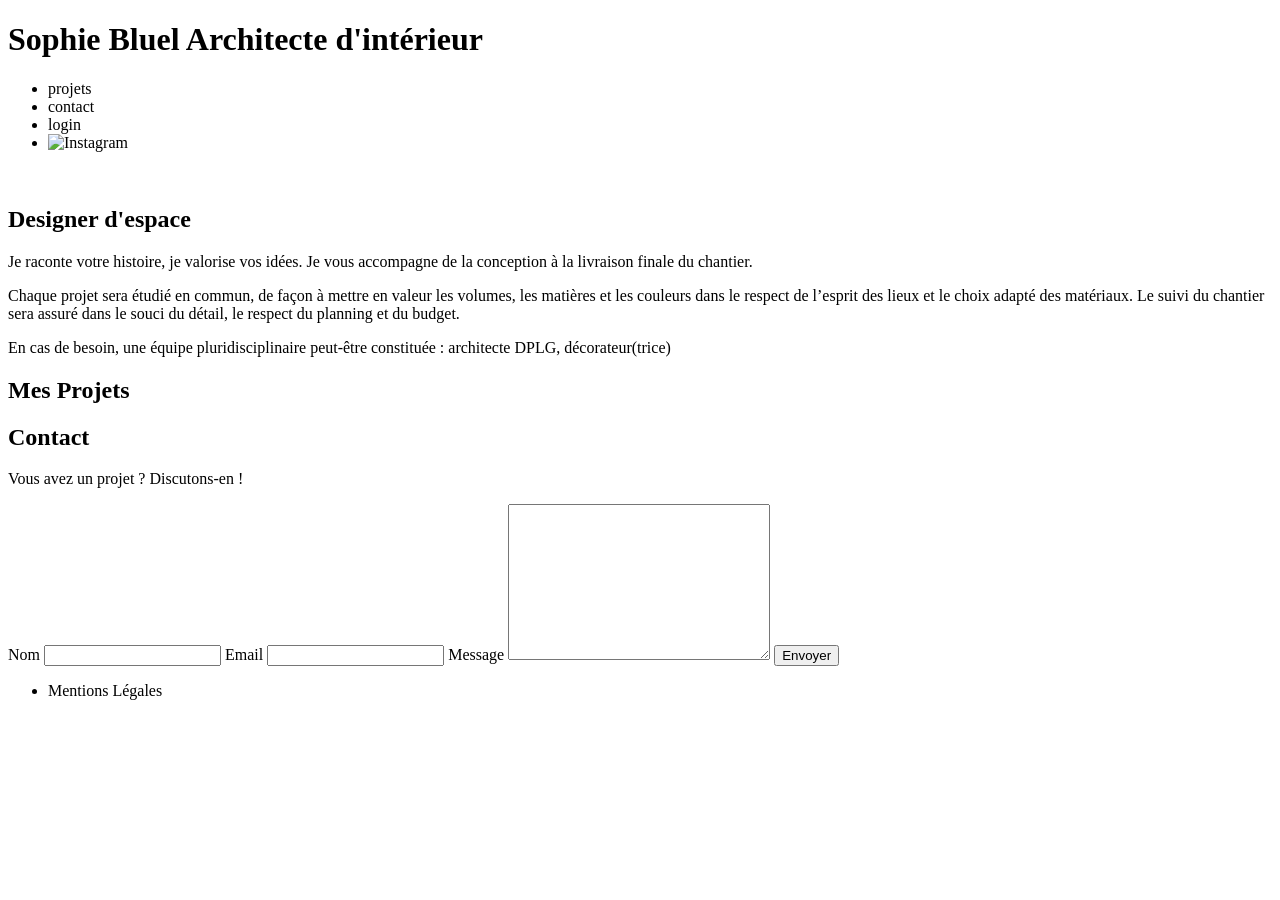
==== FrontEnd/index.html @ 15c91ca6 "Ajout fichier script.js + Ajout fonction récupération travaux depuis back-end (suppression du HTML)" ====
<!DOCTYPE html>
<html lang="fr">
<head>
	<meta charset="UTF-8">
	<title>Sophie Bluel - Architecte d'intérieur</title>
	<meta name="viewport" content="width=device-width, initial-scale=1.0">
	<link rel="preconnect" href="https://fonts.googleapis.com">
	<link rel="preconnect" href="https://fonts.gstatic.com" crossorigin>
	<link href="https://fonts.googleapis.com/css2?family=Syne:wght@700;800&family=Work+Sans&display=swap" rel="stylesheet">
	<meta name="description" content="">
	<link rel="stylesheet" href="./assets/style.css">
	<script type="module" src="assets/script.js" defer></script>
</head>
<body>
<header>
	<h1>Sophie Bluel <span>Architecte d'intérieur</span></h1>
	<nav>
		<ul>
			<li>projets</li>
			<li>contact</li>
			<li>login</li>
			<li><img src="./assets/icons/instagram.png" alt="Instagram"></li>
		</ul>
	</nav>
</header>
<main>
	<section id="introduction">
		<figure>
			<img src="./assets/images/sophie-bluel.png" alt="">
		</figure>
		<article>
			<h2>Designer d'espace</h2>
			<p>Je raconte votre histoire, je valorise vos idées. Je vous accompagne de la conception à la livraison finale du chantier.</p>
			<p>Chaque projet sera étudié en commun, de façon à mettre en valeur les volumes, les matières et les couleurs dans le respect de l’esprit des lieux et le choix adapté des matériaux. Le suivi du chantier sera assuré dans le souci du détail, le respect du planning et du budget.</p>
			<p>En cas de besoin, une équipe pluridisciplinaire peut-être constituée : architecte DPLG, décorateur(trice)</p>
		</article>
	</section>
	<section id="portfolio">
		<h2>Mes Projets</h2>
		<div class="gallery">
		</div>
	</section>
	<section id="contact">
		<h2>Contact</h2>
		<p>Vous avez un projet ? Discutons-en !</p>
		<form action="#" method="post">
			<label for="name">Nom</label>
			<input type="text" name="name" id="name">
			<label for="email">Email</label>
			<input type="email" name="email" id="email">
			<label for="message">Message</label>
			<textarea name="message" id="message" cols="30" rows="10"></textarea>
			<input type="submit" value="Envoyer">
		</form>
	</section>
</main>

<footer>
	<nav>
		<ul>
			<li>Mentions Légales</li>
		</ul>
	</nav>
</footer>
</body>
</html>
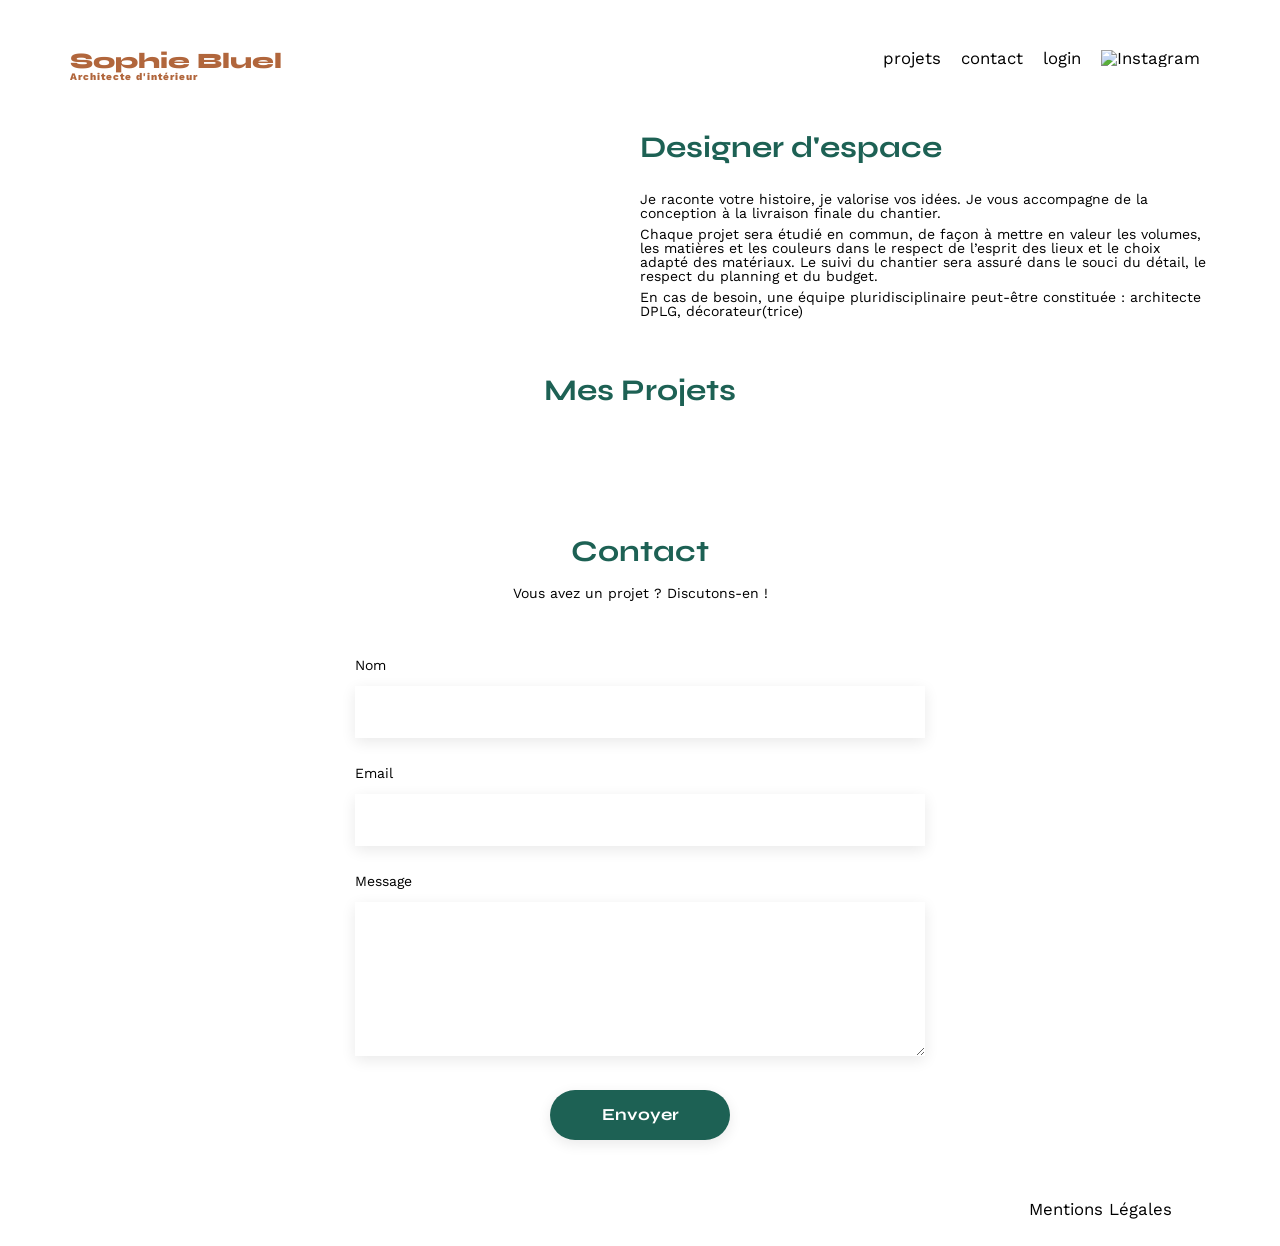
==== commit 49dd24e8: "Ajout fonction pour afficher boutons des filtres + Ajout div filters dans html + Définition styles d" ====
--- a/FrontEnd/index.html
+++ b/FrontEnd/index.html
@@ -37,6 +37,8 @@
 	</section>
 	<section id="portfolio">
 		<h2>Mes Projets</h2>
+		<div class="filters">
+		</div>
 		<div class="gallery">
 		</div>
 	</section>
--- a/FrontEnd/assets/style.css
+++ b/FrontEnd/assets/style.css
@@ -0,0 +1,214 @@
+/* http://meyerweb.com/eric/tools/css/reset/
+   v2.0 | 20110126
+   License: none (public domain)
+*/
+
+html, body, div, span, applet, object, iframe,
+h1, h2, h3, h4, h5, h6, p, blockquote, pre,
+a, abbr, acronym, address, big, cite, code,
+del, dfn, em, img, ins, kbd, q, s, samp,
+small, strike, strong, sub, sup, tt, var,
+b, u, i, center,
+dl, dt, dd, ol, ul, li,
+fieldset, form, label, legend,
+table, caption, tbody, tfoot, thead, tr, th, td,
+article, aside, canvas, details, embed,
+figure, figcaption, footer, header, hgroup,
+menu, nav, output, ruby, section, summary,
+time, mark, audio, video {
+	margin: 0;
+	padding: 0;
+	border: 0;
+	font-size: 100%;
+	font: inherit;
+	vertical-align: baseline;
+}
+/* HTML5 display-role reset for older browsers */
+article, aside, details, figcaption, figure,
+footer, header, hgroup, menu, nav, section {
+	display: block;
+}
+body {
+	line-height: 1;
+}
+ol, ul {
+	list-style: none;
+}
+blockquote, q {
+	quotes: none;
+}
+blockquote:before, blockquote:after,
+q:before, q:after {
+	content: '';
+	content: none;
+}
+table {
+	border-collapse: collapse;
+	border-spacing: 0;
+}
+/** end reset css**/
+body {
+	max-width: 1140px;
+	margin:auto;
+	font-family: 'Work Sans' ;
+	font-size: 14px;
+}
+header {
+	display: flex;
+	justify-content: space-between;
+	margin: 50px 0
+}
+section {
+	margin: 50px 0
+}
+
+h1{
+	display: flex;
+	flex-direction: column;
+	font-family: 'Syne';
+	font-size: 22px;
+	font-weight: 800;
+	color: #B1663C
+}
+
+h1 > span {
+	font-family: 'Work Sans';
+	font-size:10px;
+	letter-spacing: 0.1em;
+;
+}
+
+h2{
+	font-family: 'Syne';
+	font-weight: 700;
+	font-size: 30px;
+	color: #1D6154
+}
+nav ul {
+	display: flex;
+	align-items: center;
+	list-style-type: none;
+
+}
+nav li {
+	padding: 0 10px;
+	font-size: 1.2em;
+}
+
+li:hover {
+	color: #B1663C;
+}
+#introduction {
+	display: flex;
+	align-items: center;
+}
+#introduction figure {
+	flex: 1
+}
+#introduction img {
+	display: block;
+	margin: auto;
+	width: 80%;
+}
+
+#introduction article {
+	flex: 1
+}
+#introduction h2 {
+	margin-bottom: 1em;
+}
+
+#introduction p {
+	margin-bottom: 0.5em;
+}
+#portfolio h2 {
+	text-align: center;
+	margin-bottom: 1em;
+}
+
+.filters {
+	display: flex;
+	justify-content: center;
+	gap: 10px;
+	margin-bottom: 51px;
+}
+
+.filters button {
+	height: 37px;
+	font-family: 'Syne';
+	font-weight: 700;
+	font-size: 16px;
+	text-align: center;
+	color: #1D6154;
+	border: solid 1px #1D6154;
+	border-radius: 60px;
+	background-color: unset;
+	padding: 8px 13px;
+}
+
+.filters button_selected {
+		color: #FFFFFF;
+		background-color: #1D6154;
+}
+
+.gallery {
+	width: 100%;
+	display: grid;
+	grid-template-columns: 1fr 1fr 1fr;
+	grid-column-gap: 20px;
+	grid-row-gap: 20px;
+}
+
+.gallery img {
+	width: 100%;
+
+}
+#contact {
+	width: 50%;
+margin: auto;
+}
+#contact > * {
+	text-align: center;
+
+}
+#contact h2{
+	margin-bottom: 20px;
+}
+#contact form {
+	text-align: left;
+	margin-top:30px;
+	display: flex;
+	flex-direction: column;
+}
+
+#contact input {
+	height: 50px;
+	font-size: 1.2em;
+	border: none;
+	box-shadow: 0px 4px 14px rgba(0, 0, 0, 0.09);
+}
+#contact label {
+	margin: 2em 0 1em 0;
+}
+#contact textarea {
+	border: none;
+	box-shadow: 0px 4px 14px rgba(0, 0, 0, 0.09);
+}
+
+input[type="submit"]{
+	font-family: 'Syne';
+	font-weight: 700;
+	color: white;
+	background-color: #1D6154;
+	margin : 2em auto ;
+	width: 180px;
+	text-align: center;
+	border-radius: 60px ;
+}
+
+footer nav ul {
+	display: flex;
+	justify-content: flex-end;
+	margin: 2em
+}
+
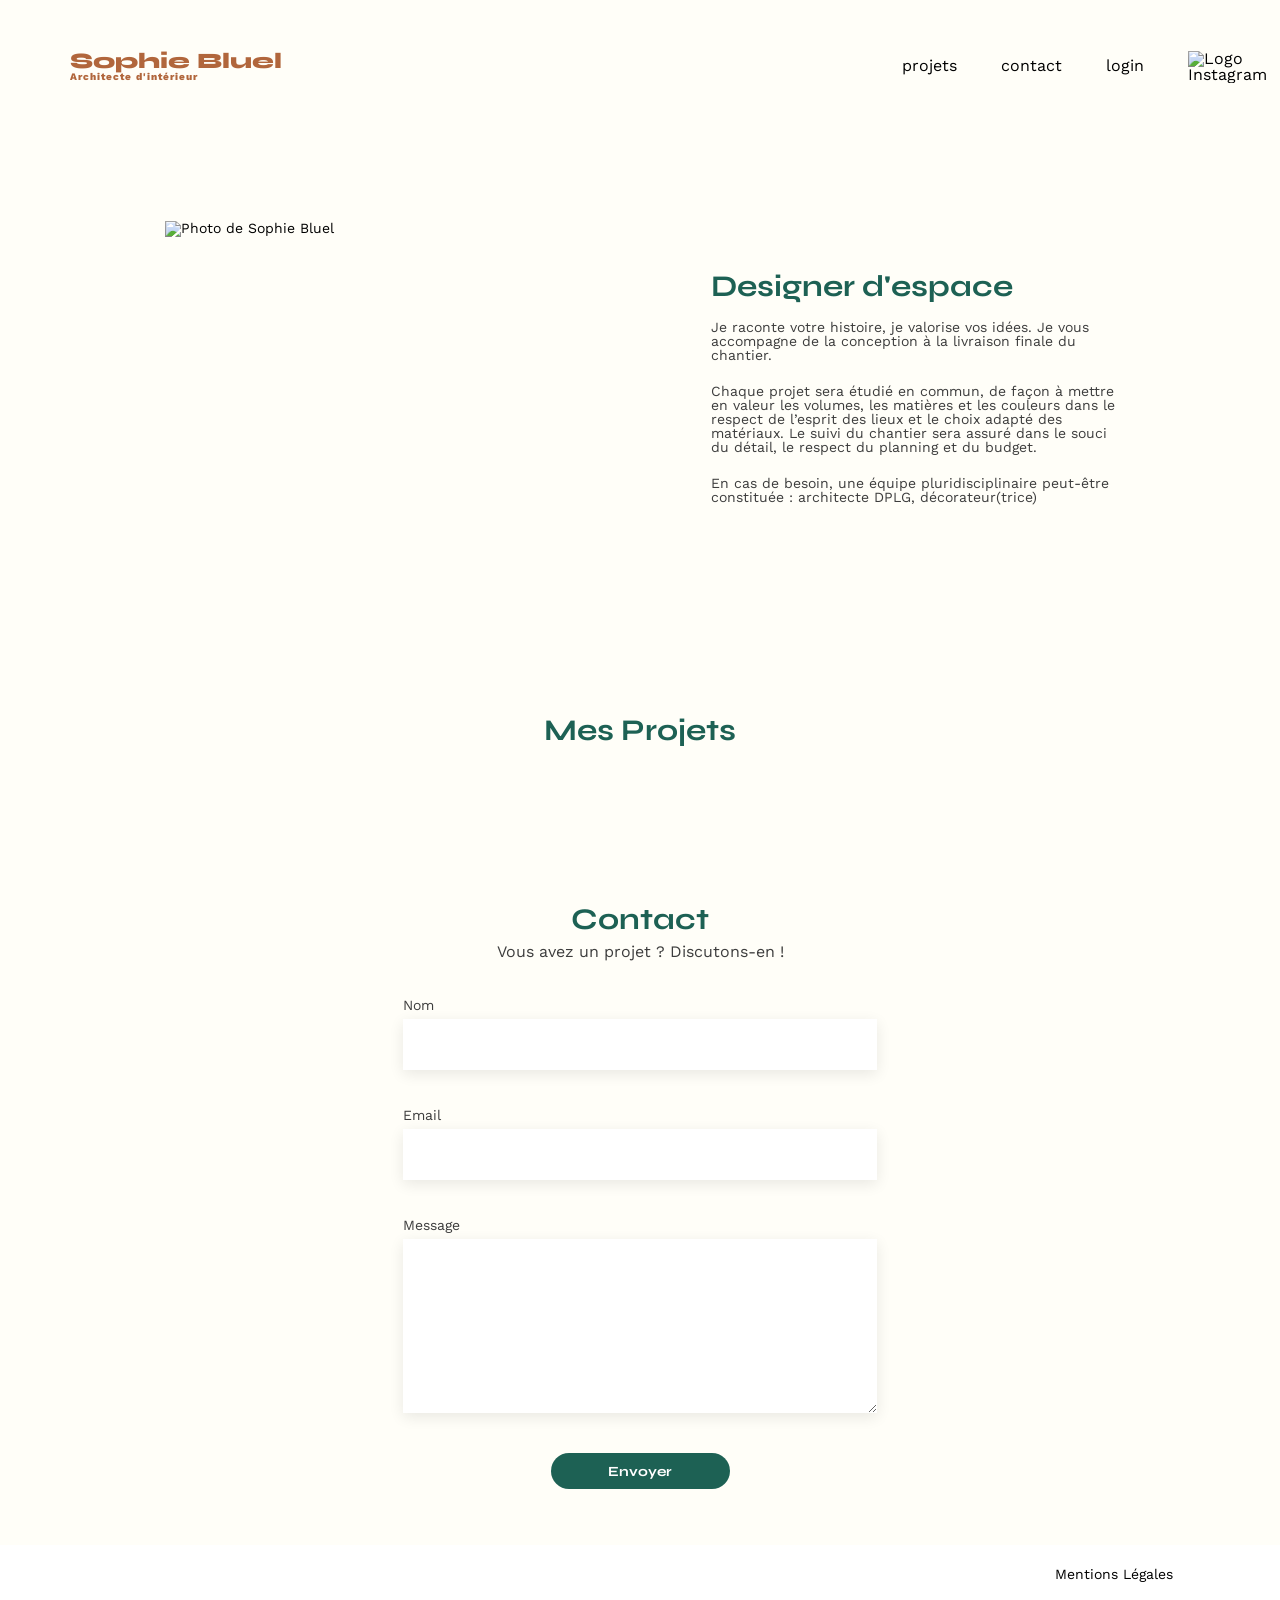
==== commit 508b8ac7: "Ajout liens et ancres dans les barres de navigations des pages HTML + Débogage du clic sur le chevro" ====
--- a/FrontEnd/index.html
+++ b/FrontEnd/index.html
@@ -8,25 +8,25 @@
 	<link rel="preconnect" href="https://fonts.gstatic.com" crossorigin>
 	<link href="https://fonts.googleapis.com/css2?family=Syne:wght@700;800&family=Work+Sans&display=swap" rel="stylesheet">
 	<meta name="description" content="">
-	<link rel="stylesheet" href="./assets/style.css">
-	<script type="module" src="assets/script.js" defer></script>
+	<link rel="stylesheet" href="assets/css/style.css">
+	<script type="module" src="assets/js/script.js" defer></script>
 </head>
 <body>
-<header>
+<header class="head-container">
 	<h1>Sophie Bluel <span>Architecte d'intérieur</span></h1>
 	<nav>
 		<ul>
-			<li>projets</li>
-			<li>contact</li>
-			<li>login</li>
-			<li><img src="./assets/icons/instagram.png" alt="Instagram"></li>
+			<li> <a href="#portfolio">projets</a> </li>
+			<li> <a href="#contact">contact</a> </li>
+			<li> <a href="./assets/html/login.html">login</a> </li>
+			<li class="instagram-logo"> <a href="https://www.instagram.com/"><img src="./assets/icons/instagram.png" alt="Logo Instagram"></a> </li>
 		</ul>
 	</nav>
 </header>
-<main>
+<main class="main-container">
 	<section id="introduction">
 		<figure>
-			<img src="./assets/images/sophie-bluel.png" alt="">
+			<img src="./assets/images/sophie-bluel.png" alt="Photo de Sophie Bluel">
 		</figure>
 		<article>
 			<h2>Designer d'espace</h2>
@@ -37,6 +37,7 @@
 	</section>
 	<section id="portfolio">
 		<h2>Mes Projets</h2>
+		<!-- Ajout div pour les filtres -->
 		<div class="filters">
 		</div>
 		<div class="gallery">
--- a/FrontEnd/assets/css/style.css
+++ b/FrontEnd/assets/css/style.css
@@ -0,0 +1,275 @@
+/*------------Importations des styles de la page de connexion et du mode édition------------*/
+
+@import url(login.css);
+@import url(accueil_mode_edition.css);
+
+/* http://meyerweb.com/eric/tools/css/reset/
+   v2.0 | 20110126
+   License: none (public domain)
+*/
+html {
+	background-color: #FFFEF8;
+}
+
+html, body, div, span, applet, object, iframe,
+h1, h2, h3, h4, h5, h6, p, blockquote, pre,
+a, abbr, acronym, address, big, cite, code,
+del, dfn, em, img, ins, kbd, q, s, samp,
+small, strike, strong, sub, sup, tt, var,
+b, u, i, center,
+dl, dt, dd, ol, ul, li,
+fieldset, form, label, legend,
+table, caption, tbody, tfoot, thead, tr, th, td,
+article, aside, canvas, details, embed,
+figure, figcaption, footer, header, hgroup,
+menu, nav, output, ruby, section, summary,
+time, mark, audio, video {
+	margin: 0;
+	padding: 0;
+	border: 0;
+	font-size: 100%;
+	font: inherit;
+	vertical-align: baseline;
+}
+/* HTML5 display-role reset for older browsers */
+article, aside, details, figcaption, figure,
+footer, header, hgroup, menu, nav, section {
+	display: block;
+}
+body {
+	line-height: 1;
+}
+ol, ul {
+	list-style: none;
+}
+a {
+  text-decoration: none;
+  color: inherit;
+}
+blockquote, q {
+	quotes: none;
+}
+blockquote:before, blockquote:after,
+q:before, q:after {
+	content: '';
+	content: none;
+}
+table {
+	border-collapse: collapse;
+	border-spacing: 0;
+}
+/** end reset css**/
+
+.head-container,
+.main-container {
+	max-width: 1140px;
+	margin: auto;
+}
+.head-container {
+	margin-top: 50px;
+	margin-bottom: 139px;
+	display: flex;
+  	align-items: center;
+}
+body {
+	font-family: 'Work Sans' ;
+	font-size: 14px;
+}
+header {
+	display: flex;
+	justify-content: space-between;
+	margin: 50px 0
+}
+section {
+	margin: 50px 0
+}
+h1{
+	display: flex;
+	flex-direction: column;
+	font-family: 'Syne';
+	font-size: 22px;
+	font-weight: 800;
+	color: #B1663C
+}
+h1 > span {
+	font-family: 'Work Sans';
+	font-size:10px;
+	letter-spacing: 0.1em;
+}
+h2{
+	font-family: 'Syne';
+	font-weight: 700;
+	font-size: 30px;
+	color: #1D6154
+}
+nav ul {
+	display: flex;
+	align-items: center;
+	list-style-type: none;
+}
+nav li {
+	padding: 0 22px;
+	font-size: 16px;
+}
+.instagram-logo {
+	width: 22px;
+	height: 22px;
+	display: flex;
+  	align-items: center;
+	padding-right: unset;
+}
+.instagram-logo img {
+	width: 19.35px;
+	height: 19.35px;
+	margin-top: 1.5px;
+}
+li:hover {
+	color: #B1663C;
+	cursor:pointer;
+}
+#introduction {
+	display: flex;
+	align-items: center;
+	gap: 72px;
+}
+#introduction figure {
+	width: 474px;
+  	height: 355px;
+	margin-left: 95px;
+}
+#introduction img {
+	display: block;
+	margin: auto;
+	width: 100%;
+	height: 100%;
+}
+#introduction article {
+	flex: 1;
+	margin-right: 95px;
+}
+#introduction h2 {
+	margin-bottom: 19px;
+}
+#introduction p {
+	margin-bottom: 22px;
+	color: #3D3D3D;
+}
+#portfolio {
+  margin-top: 139px;
+  margin-bottom: 57px;
+}
+#portfolio h2 {
+	text-align: center;
+	margin-bottom: 51px;
+}
+
+/*Ajout styles des filtres*/
+.filters {
+	display: flex;
+	justify-content: center;
+	gap: 10px;
+	margin-bottom: 51px;
+}
+.filters button,
+input[type="submit"] {
+	font-family: 'Syne';
+	font-weight: 700;
+	text-align: center;
+	border-radius: 60px;
+	cursor: pointer;
+}
+.filters button {
+	height: 37px;
+	font-size: 16px;
+	color: #1D6154;
+	border: solid 1px #1D6154;
+	background-color: unset;
+	padding: 8px 20px;
+}
+.filters .button-selected {
+	color: #FFFFFF;
+	background-color: #1D6154;
+}
+.gallery {
+	display: grid;
+	grid-template-columns: 1fr 1fr 1fr;
+	grid-column-gap: 18px;
+	grid-row-gap: 16px;
+}
+.gallery img {
+	width: 100%;
+}
+figcaption {
+	font-size: 13px;
+	color: #3D3D3D;
+	margin-top: 7px;
+}
+#contact,
+#contact form {
+	display: flex;
+	flex-direction: column;
+}
+#contact {
+	width: 50%;
+	margin: auto;
+	align-items: center;
+}
+#contact > * {
+	text-align: center;
+}
+#contact h2{
+	margin-bottom: 10px;
+}
+#contact p {
+	font-size: 16px;
+  	color: #3D3D3D;
+}
+#contact form {
+	text-align: left;
+	width: 83%;
+}
+#contact #name,
+#contact #email {
+	height: 51px;
+}
+#contact input {
+	height: 36px;
+	font-size: 1.2em;
+	border: none;
+	box-shadow: 0px 4px 14px rgba(0, 0, 0, 0.09);
+	padding: unset;
+	font-size: 14px;
+}
+#contact label {
+	margin: 38px 0 7px 0;
+	color: #3D3D3D;
+}
+#contact textarea {
+	border: none;
+	box-shadow: 0px 4px 14px rgba(0, 0, 0, 0.09);
+	height: 174px;
+  	padding: unset;
+}
+input[type="submit"]{
+	color: #FFFFFF;
+	background-color: #1D6154;
+	margin: 40px auto 45px;
+	width: 179px;
+}
+#contact input[type="submit"] {
+	box-shadow: none;
+}
+footer {
+	background-color: #FFFFFF;
+	padding: 21.6px 0;
+  	margin-top: 11.4px;
+}
+footer nav ul {
+	display: flex;
+	justify-content: flex-end;
+}
+footer nav li {
+	margin-right: 107px;
+	padding: 0;
+	font-size: 14px;
+}
